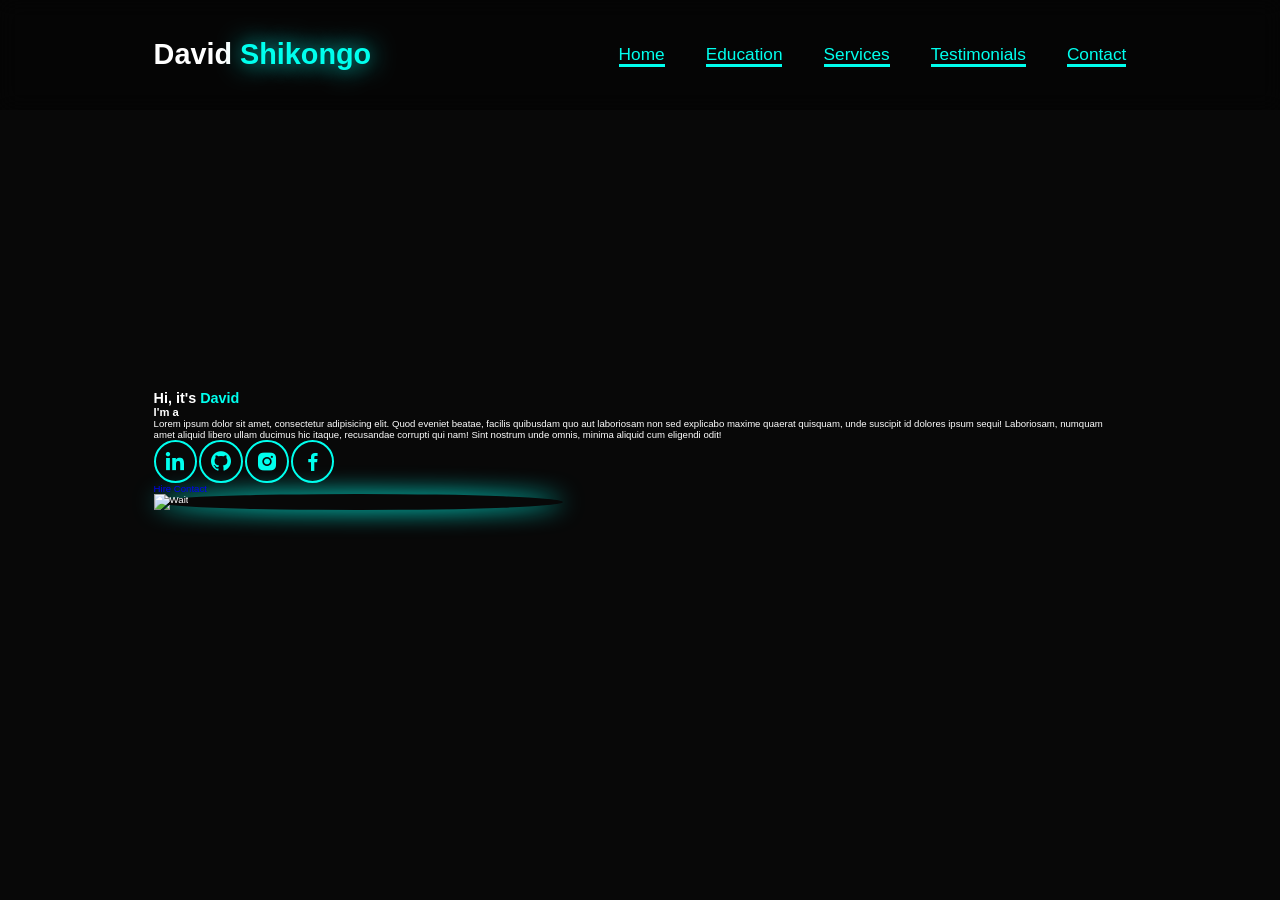
==== index.html @ e4ab616b "Add files via upload" ====
<!DOCTYPE html>
<html lang="en">
<head>
    <meta charset="UTF-8">
    <meta name="viewport" content="width=device-width, initial-scale=1.0">
    <title>David Shikongo Portfolio</title>
    <link rel="stylesheet" href="style.css">
    <link href='https://unpkg.com/boxicons@2.1.4/css/boxicons.min.css' rel='stylesheet'>
</head>
<body>
    <header class="header">
        <a href="#home" class="logo">David <span>Shikongo</span></a>

        <i class='bx bx-menu' id="menu-icon"></i>

        <nav class="navbar">
            <a href="#home" class="active">Home</a>
            <a href="#education" class="active">Education</a>
            <a href="#services" class="active">Services</a>
            <a href="#testimonials" class="active">Testimonials</a>
            <a href="#contact" class="active">Contact</a>
        </nav>
    </header>
    <section class="home" id="home">
        <div class="home-section">
            <h1>Hi, it's <span>David</span></h1>
            <h3 class="text-animation">I'm a <span></span></h3>
            <p>Lorem ipsum dolor sit amet, consectetur adipisicing elit. Quod eveniet beatae, facilis quibusdam quo aut laboriosam non sed explicabo maxime quaerat quisquam, unde suscipit id dolores ipsum sequi! Laboriosam, numquam amet aliquid libero ullam ducimus hic itaque, recusandae corrupti qui nam! Sint nostrum unde omnis, minima aliquid cum eligendi odit!</p>
            <div class="social-icons">
                <a href="#"><i class='bx bxl-linkedin'></i></a>
                <a href="#"><i class='bx bxl-github'></i></a>
                <a href="#"><i class='bx bxl-instagram-alt'></i></a>
                <a href="#"><i class='bx bxl-facebook'></i></a>
            </div>

            <div class="btn-group">
            <a href="#" class="btn">Hire</a>
            <a href="#contact" class="btn">Contact</a>
            </div>

             <div class="home-img">
            <img src="Images/Untitled-1.png" alt="Wait">
             </div>
        </div>
    </section>

    <script src="script.js"></script>
</body>
</html>
---- style.css ----
*{
    margin: 0;
    padding: 0;
    box-sizing: border-box;
    text-decoration: none;
    border: none;
    outline: none;
    scroll-behavior: smooth;
    font-family: "Poppins", sans-serif;
}
:root{
    --bg-color: #080808;
    --second-bg-color: #131313;
    --text-color: white;
    --main-color: #00ffee;
}
html{font-size:60% ;
    overflow-x: hidden;
}
body{
    background: var(--bg-color);
    color: var(--text-color);
}
.header{
    position: fixed;
    top: 0;
    left: o;
    width: 100%;
    padding: 4rem 12% 4rem;
    background: rgb(0, 0, 0,0.360);
    backdrop-filter: blur(10px) ;
    display: flex;
    justify-content: space-between;
    align-items: center;
    z-index: 5;
}
.logo{
    font-size: 3rem;
    color: var(--text-color);
    font-weight: 800;
    cursor: pointer;
    transition: 0.3s ease;
}
.logo:hover{
    transform: scale(1.1);
}
.logo span{
    text-shadow: 0 0 25px var(--main-color);
}
.navbar a{
    font-size: 1.8rem;
    color: var(--text-color);
    margin-left: 4rem;
    font-weight: 500;
    transition: 0.3s ease;
    border-bottom: 3px solid transparent;
}
.navbar a:hover,
.navbar a.active{
    color: var(--main-color);
    border-bottom: 3px solid var(--main-color);
}
#menu-icon{
    font-size: 3.6rem;
    color: var(--main-color);
    display: none;
}
section{
    min-height: 100vh;
    padding: 10rem 12% 10rem;
}
.home{
    display: flex;
    justify-content: center;
    align-items: center;
    gap: 15rem;
}
.home-content{
    display: flex;
    flex-direction: column;
    align-items: baseline;
    text-align: center;
    margin-top: 3rem;
}
span{
    color: var(--main-color);
}
.logo span{
    color: var(--main-color);
}
.home-content h3{
    margin-bottom: 2rem;
    margin-top: 1rem;
    font-size: 3.5rem;
}
.home-content h1{
    font-size: 7rem;
    font-weight: 700;
    margin-top: 1.5rem;
    line-height: 1;
}
.home-img{
    border-radius: 50%;
    top: 3rem;
    width:32vw;
    border-radius: 50%;
    box-shadow: 0 0 25px var(--main-color);
    cursor: pointer;
    transition: 0.4 ease-in-out;
}
.home-img img:hover{
    box-shadow: 0 0 25px var(--main-color),
                0 0 50px var(--main-color),
                0 0 100px var(--main-color);
}
.home-content p{
    font-size: 1.5 rem;
    font-weight: 500;
    line-height: 1.8;
    max-width: 1000px;
}

.social-icons a{
    display: inline-flex;
    justify-content: center;
    align-items: center;
    width: 4.5rem;
    height: 4.5rem;
    background: transparent;
    border: 2px solid var(--main-color);
    font-size: 2.5rem;
    border-radius:50px;
    color: var(--main-color)
    
}
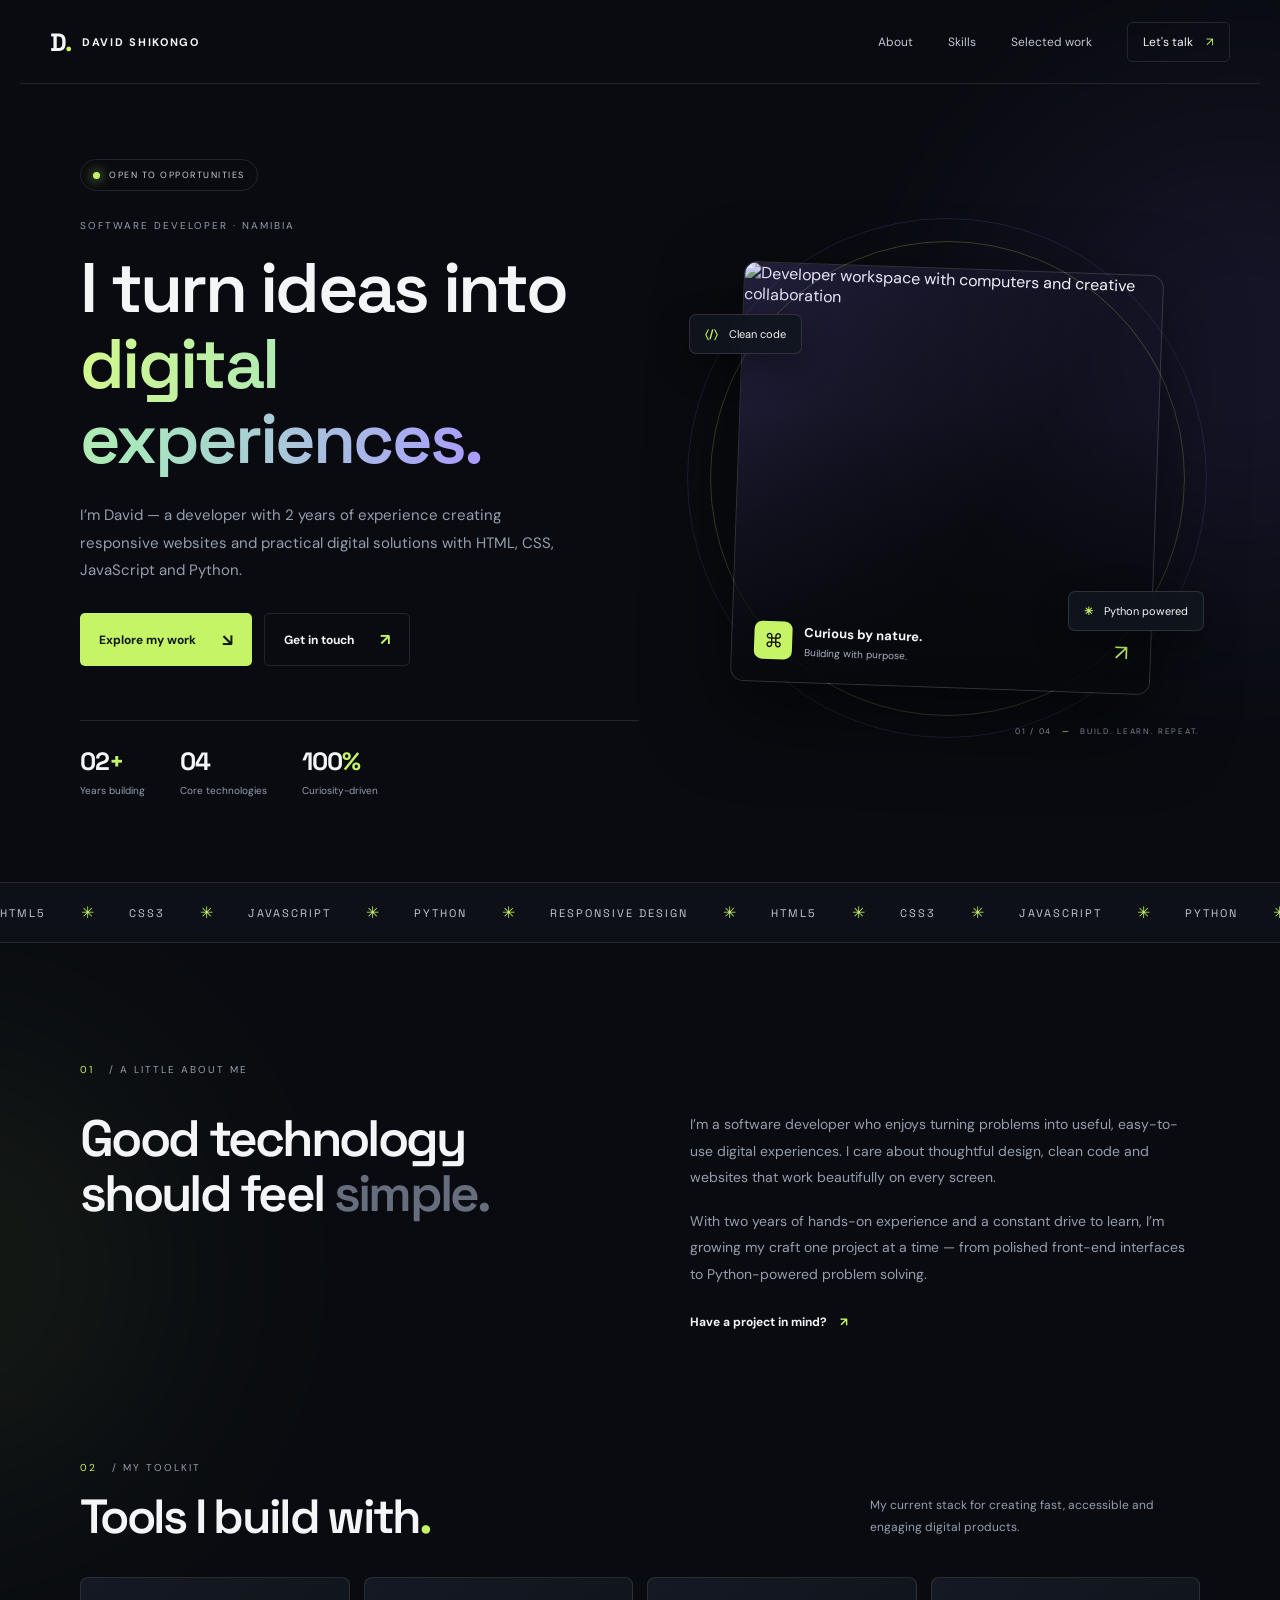
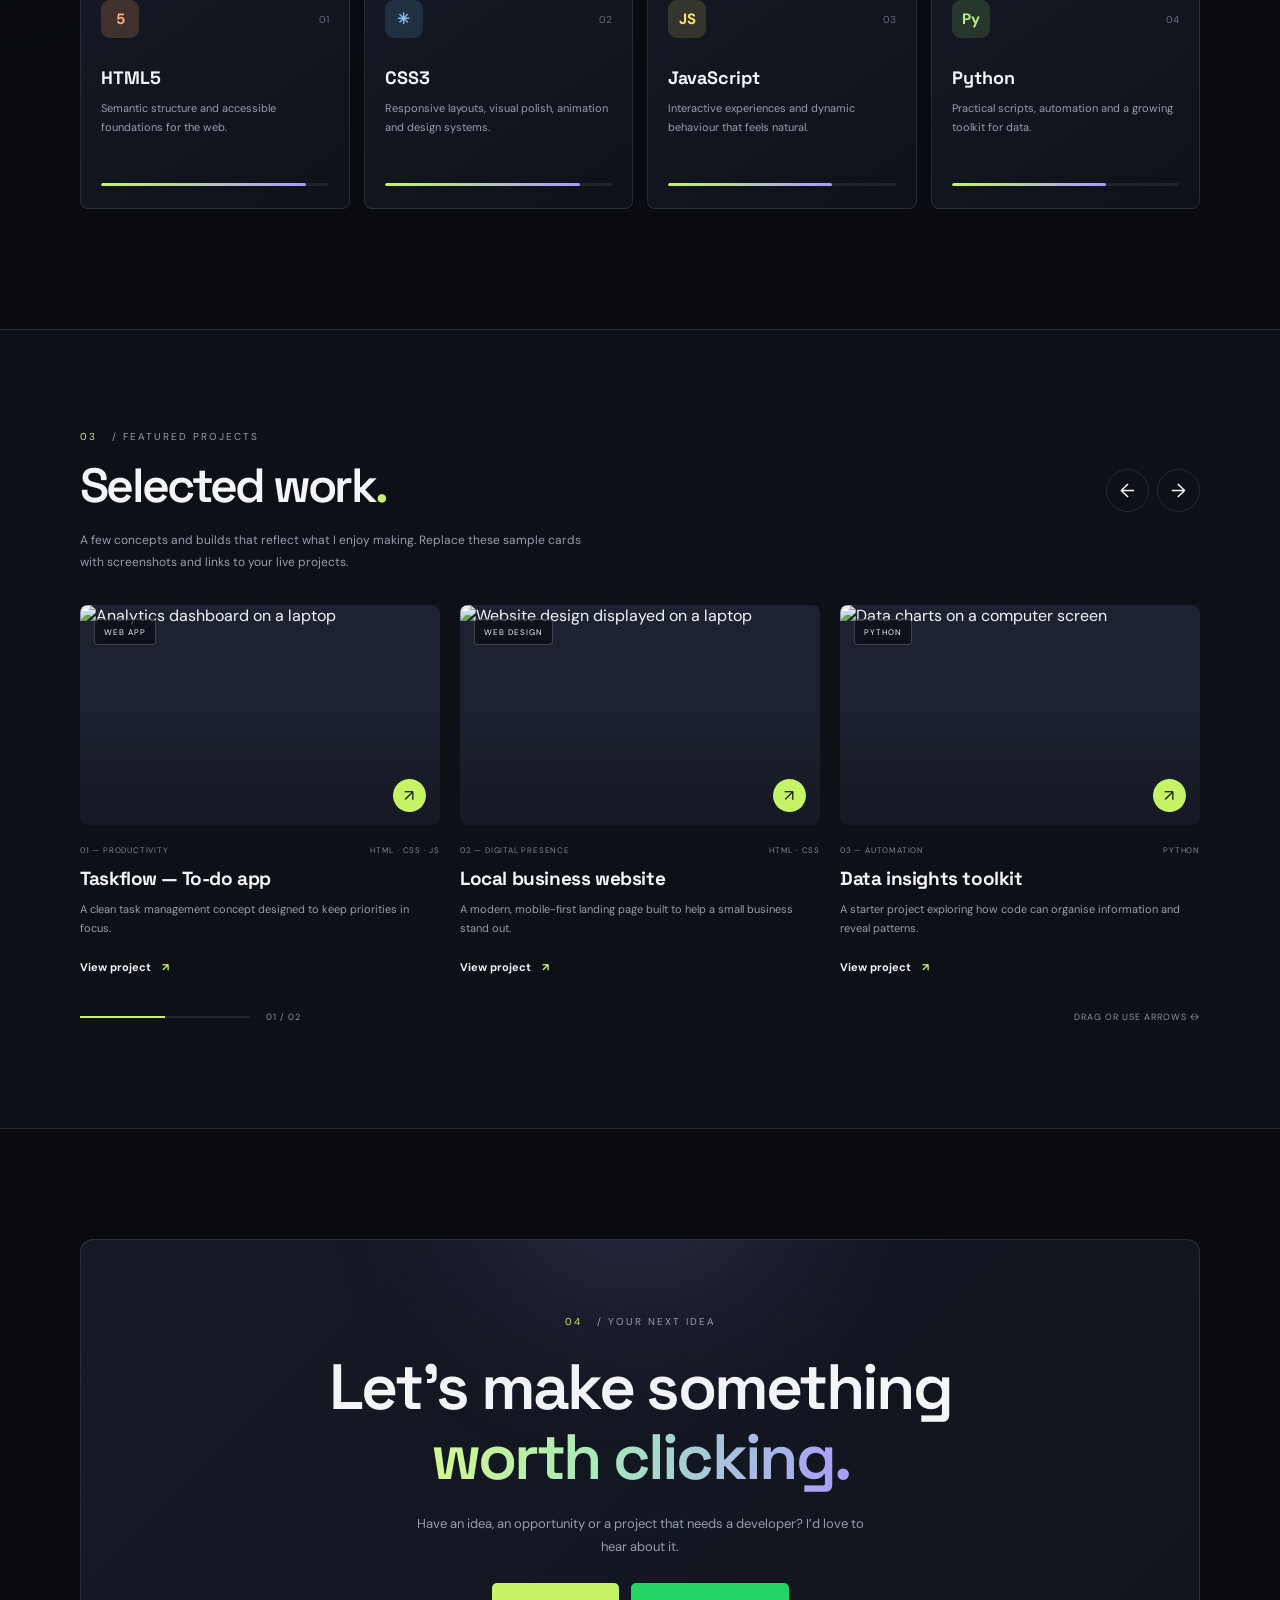
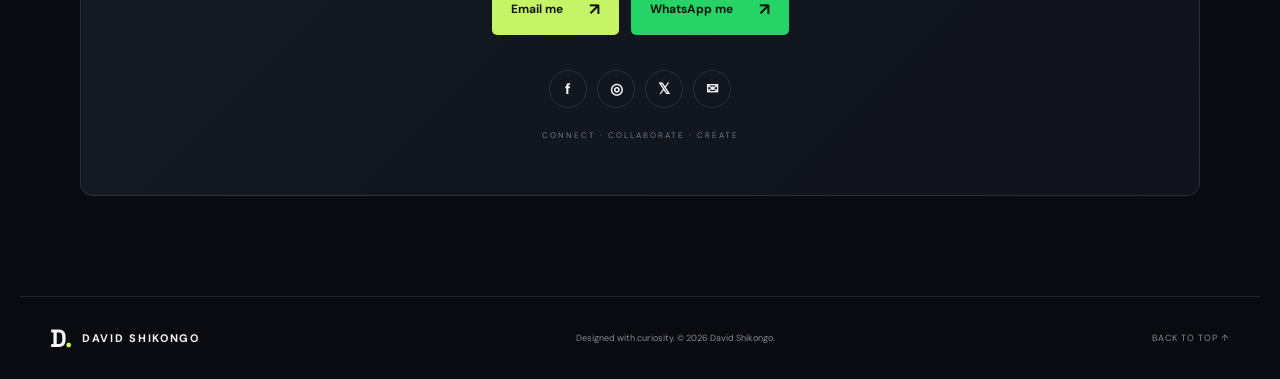
==== commit 52fa6002: "Add files via upload" ====
--- a/index.html
+++ b/index.html
@@ -1,49 +1,102 @@
-<!DOCTYPE html>
-<html lang="en">
-<head>
-    <meta charset="UTF-8">
-    <meta name="viewport" content="width=device-width, initial-scale=1.0">
-    <title>David Shikongo Portfolio</title>
-    <link rel="stylesheet" href="style.css">
-    <link href='https://unpkg.com/boxicons@2.1.4/css/boxicons.min.css' rel='stylesheet'>
-</head>
-<body>
-    <header class="header">
-        <a href="#home" class="logo">David <span>Shikongo</span></a>
-
-        <i class='bx bx-menu' id="menu-icon"></i>
-
-        <nav class="navbar">
-            <a href="#home" class="active">Home</a>
-            <a href="#education" class="active">Education</a>
-            <a href="#services" class="active">Services</a>
-            <a href="#testimonials" class="active">Testimonials</a>
-            <a href="#contact" class="active">Contact</a>
-        </nav>
-    </header>
-    <section class="home" id="home">
-        <div class="home-section">
-            <h1>Hi, it's <span>David</span></h1>
-            <h3 class="text-animation">I'm a <span></span></h3>
-            <p>Lorem ipsum dolor sit amet, consectetur adipisicing elit. Quod eveniet beatae, facilis quibusdam quo aut laboriosam non sed explicabo maxime quaerat quisquam, unde suscipit id dolores ipsum sequi! Laboriosam, numquam amet aliquid libero ullam ducimus hic itaque, recusandae corrupti qui nam! Sint nostrum unde omnis, minima aliquid cum eligendi odit!</p>
-            <div class="social-icons">
-                <a href="#"><i class='bx bxl-linkedin'></i></a>
-                <a href="#"><i class='bx bxl-github'></i></a>
-                <a href="#"><i class='bx bxl-instagram-alt'></i></a>
-                <a href="#"><i class='bx bxl-facebook'></i></a>
-            </div>
-
-            <div class="btn-group">
-            <a href="#" class="btn">Hire</a>
-            <a href="#contact" class="btn">Contact</a>
-            </div>
-
-             <div class="home-img">
-            <img src="Images/Untitled-1.png" alt="Wait">
-             </div>
-        </div>
-    </section>
-
-    <script src="script.js"></script>
-</body>
+<!DOCTYPE html>
+<html lang="en">
+<head>
+  <meta charset="UTF-8" />
+  <meta name="viewport" content="width=device-width, initial-scale=1.0" />
+  <meta name="description" content="David Shikongo — software developer building clean, responsive digital experiences." />
+  <title>David Shikongo | Software Developer</title>
+  <link rel="preconnect" href="https://fonts.googleapis.com">
+  <link rel="preconnect" href="https://fonts.gstatic.com" crossorigin>
+  <link href="https://fonts.googleapis.com/css2?family=DM+Sans:wght@400;500;600;700&family=Space+Grotesk:wght@400;500;600;700&display=swap" rel="stylesheet">
+  <link rel="stylesheet" href="style.css" />
+</head>
+<body>
+  <div class="page-glow glow-one"></div><div class="page-glow glow-two"></div>
+  <header class="site-header">
+    <a class="brand" href="#home" aria-label="David Shikongo home"><span class="brand-mark">D<span>.</span></span><span>DAVID SHIKONGO</span></a>
+    <button class="menu-toggle" aria-label="Toggle navigation" aria-expanded="false">☰</button>
+    <nav class="nav-links" id="navLinks">
+      <a href="about.html">About</a><a href="#skills">Skills</a><a href="#work">Selected work</a><a href="#contact" class="nav-cta">Let's talk <span>↗</span></a>
+    </nav>
+  </header>
+
+  <main>
+    <section class="hero section-wrap" id="home">
+      <div class="hero-copy">
+        <div class="availability"><span class="status-dot"></span> OPEN TO OPPORTUNITIES</div>
+        <p class="eyebrow">SOFTWARE DEVELOPER · NAMIBIA</p>
+        <h1>I turn ideas into<br><span class="gradient-text">digital experiences.</span></h1>
+        <p class="hero-description">I’m David — a developer with 2 years of experience creating responsive websites and practical digital solutions with HTML, CSS, JavaScript and Python.</p>
+        <div class="hero-actions">
+          <a class="button button-primary" href="#work">Explore my work <span>↘</span></a>
+          <a class="button button-quiet" href="#contact">Get in touch <span>↗</span></a>
+        </div>
+        <div class="hero-stats">
+          <div><strong>02<span>+</span></strong><small>Years building</small></div>
+          <div><strong>04</strong><small>Core technologies</small></div>
+          <div><strong>100<span>%</span></strong><small>Curiosity-driven</small></div>
+        </div>
+      </div>
+      <div class="hero-visual">
+        <div class="orbit orbit-a"></div><div class="orbit orbit-b"></div>
+        <div class="portrait-card">
+          <img src="https://images.unsplash.com/photo-1519389950473-47ba0277781c?auto=format&fit=crop&w=1100&q=85" alt="Developer workspace with computers and creative collaboration" />
+          <div class="portrait-overlay"></div>
+          <div class="portrait-caption"><span class="caption-icon">⌘</span><div><strong>Curious by nature.</strong><small>Building with purpose.</small></div><span class="caption-arrow">↗</span></div>
+        </div>
+        <div class="floating-tag tag-code"><span>〈/〉</span> Clean code</div>
+        <div class="floating-tag tag-python"><span>✳</span> Python powered</div>
+        <div class="hero-index">01 / 04 <span>—</span> BUILD. LEARN. REPEAT.</div>
+      </div>
+    </section>
+
+    <section class="ticker" aria-label="Technologies"><div class="ticker-track">
+      <span>HTML5</span><i>✳</i><span>CSS3</span><i>✳</i><span>JAVASCRIPT</span><i>✳</i><span>PYTHON</span><i>✳</i><span>RESPONSIVE DESIGN</span><i>✳</i><span>HTML5</span><i>✳</i><span>CSS3</span><i>✳</i><span>JAVASCRIPT</span><i>✳</i><span>PYTHON</span><i>✳</i><span>RESPONSIVE DESIGN</span><i>✳</i>
+    </div></section>
+
+    <section class="section-wrap about-section" id="about">
+      <div class="section-label"><span>01</span> / A LITTLE ABOUT ME</div>
+      <div class="about-grid">
+        <h2>Good technology should feel <span class="muted-text">simple.</span></h2>
+        <div class="about-copy"><p>I’m a software developer who enjoys turning problems into useful, easy-to-use digital experiences. I care about thoughtful design, clean code and websites that work beautifully on every screen.</p><p>With two years of hands-on experience and a constant drive to learn, I’m growing my craft one project at a time — from polished front-end interfaces to Python-powered problem solving.</p><a class="text-link" href="#contact">Have a project in mind? <span>↗</span></a></div>
+      </div>
+    </section>
+
+    <section class="section-wrap skills-section" id="skills">
+      <div class="section-heading"><div><div class="section-label"><span>02</span> / MY TOOLKIT</div><h2>Tools I build with<span class="accent">.</span></h2></div><p>My current stack for creating fast, accessible and engaging digital products.</p></div>
+      <div class="skills-grid">
+        <article class="skill-card"><div class="skill-top"><span class="skill-icon orange">5</span><span class="skill-number">01</span></div><h3>HTML5</h3><p>Semantic structure and accessible foundations for the web.</p><div class="skill-bar"><span style="width:90%"></span></div></article>
+        <article class="skill-card"><div class="skill-top"><span class="skill-icon blue">✳</span><span class="skill-number">02</span></div><h3>CSS3</h3><p>Responsive layouts, visual polish, animation and design systems.</p><div class="skill-bar"><span style="width:86%"></span></div></article>
+        <article class="skill-card"><div class="skill-top"><span class="skill-icon yellow">JS</span><span class="skill-number">03</span></div><h3>JavaScript</h3><p>Interactive experiences and dynamic behaviour that feels natural.</p><div class="skill-bar"><span style="width:72%"></span></div></article>
+        <article class="skill-card"><div class="skill-top"><span class="skill-icon green">Py</span><span class="skill-number">04</span></div><h3>Python</h3><p>Practical scripts, automation and a growing toolkit for data.</p><div class="skill-bar"><span style="width:68%"></span></div></article>
+      </div>
+    </section>
+
+    <section class="work-section" id="work">
+      <div class="section-wrap">
+        <div class="section-heading work-heading"><div><div class="section-label"><span>03</span> / FEATURED PROJECTS</div><h2>Selected work<span class="accent">.</span></h2></div><div class="carousel-controls"><button id="prevProject" aria-label="Previous project">←</button><button id="nextProject" aria-label="Next project">→</button></div></div>
+        <p class="work-intro">A few concepts and builds that reflect what I enjoy making. Replace these sample cards with screenshots and links to your live projects.</p>
+        <div class="carousel-window"><div class="project-track" id="projectTrack">
+          <article class="project-card"><a class="project-image" href="#contact"><img src="https://images.unsplash.com/photo-1460925895917-afdab827c52f?auto=format&fit=crop&w=900&q=85" alt="Analytics dashboard on a laptop"><span class="project-type">WEB APP</span><span class="image-arrow">↗</span></a><div class="project-meta"><span>01 — PRODUCTIVITY</span><span>HTML · CSS · JS</span></div><h3>Taskflow — To-do app</h3><p>A clean task management concept designed to keep priorities in focus.</p><a class="project-link" href="#contact">View project <span>↗</span></a></article>
+          <article class="project-card"><a class="project-image" href="#contact"><img src="https://images.unsplash.com/photo-1467232004584-a241de8bcf5d?auto=format&fit=crop&w=900&q=85" alt="Website design displayed on a laptop"><span class="project-type">WEB DESIGN</span><span class="image-arrow">↗</span></a><div class="project-meta"><span>02 — DIGITAL PRESENCE</span><span>HTML · CSS</span></div><h3>Local business website</h3><p>A modern, mobile-first landing page built to help a small business stand out.</p><a class="project-link" href="#contact">View project <span>↗</span></a></article>
+          <article class="project-card"><a class="project-image" href="#contact"><img src="https://images.unsplash.com/photo-1551288049-bebda4e38f71?auto=format&fit=crop&w=900&q=85" alt="Data charts on a computer screen"><span class="project-type">PYTHON</span><span class="image-arrow">↗</span></a><div class="project-meta"><span>03 — AUTOMATION</span><span>PYTHON</span></div><h3>Data insights toolkit</h3><p>A starter project exploring how code can organise information and reveal patterns.</p><a class="project-link" href="#contact">View project <span>↗</span></a></article>
+          <article class="project-card"><a class="project-image" href="#contact"><img src="https://images.unsplash.com/photo-1558655146-9f40138edfeb?auto=format&fit=crop&w=900&q=85" alt="Creative design materials on a desk"><span class="project-type">UI CONCEPT</span><span class="image-arrow">↗</span></a><div class="project-meta"><span>04 — INTERFACE</span><span>HTML · CSS · JS</span></div><h3>Personal portfolio</h3><p>A responsive digital home for projects, skills and new opportunities.</p><a class="project-link" href="#contact">View project <span>↗</span></a></article>
+        </div></div>
+        <div class="carousel-footer"><div class="carousel-progress"><span id="carouselProgress"></span></div><span id="slideCount">01 / 04</span><span class="drag-hint">DRAG OR USE ARROWS ↔</span></div>
+      </div>
+    </section>
+
+    <section class="contact-section section-wrap" id="contact">
+      <div class="contact-card"><div class="contact-orb"></div><div class="section-label"><span>04</span> / YOUR NEXT IDEA</div><h2>Let’s make something<br><span class="gradient-text">worth clicking.</span></h2><p>Have an idea, an opportunity or a project that needs a developer? I’d love to hear about it.</p><div class="contact-actions"><a class="button button-primary" href="mailto:davidshikongojp@gmail.com">Email me <span>↗</span></a><a class="button button-whatsapp" href="https://wa.me/264816247007" target="_blank" rel="noreferrer">WhatsApp me <span>↗</span></a></div><div class="social-links">
+        <a href="https://www.facebook.com/" target="_blank" rel="noreferrer" aria-label="Facebook">f</a>
+        <a href="https://www.instagram.com/" target="_blank" rel="noreferrer" aria-label="Instagram">◎</a>
+        <a href="https://x.com/" target="_blank" rel="noreferrer" aria-label="X">𝕏</a>
+        <a href="mailto:davidshikongojp@gmail.com" aria-label="Gmail">✉</a>
+      </div><span class="contact-note">CONNECT · COLLABORATE · CREATE</span></div>
+    </section>
+  </main>
+
+  <footer class="site-footer"><a class="brand" href="#home"><span class="brand-mark">D<span>.</span></span><span>DAVID SHIKONGO</span></a><span>Designed with curiosity. © <span id="year"></span> David Shikongo.</span><a href="#home" class="back-top">BACK TO TOP ↑</a></footer>
+  <script src="script.js"></script>
+</body>
 </html>
--- a/style.css
+++ b/style.css
@@ -1,135 +1,4 @@
-*{
-    margin: 0;
-    padding: 0;
-    box-sizing: border-box;
-    text-decoration: none;
-    border: none;
-    outline: none;
-    scroll-behavior: smooth;
-    font-family: "Poppins", sans-serif;
-}
-:root{
-    --bg-color: #080808;
-    --second-bg-color: #131313;
-    --text-color: white;
-    --main-color: #00ffee;
-}
-html{font-size:60% ;
-    overflow-x: hidden;
-}
-body{
-    background: var(--bg-color);
-    color: var(--text-color);
-}
-.header{
-    position: fixed;
-    top: 0;
-    left: o;
-    width: 100%;
-    padding: 4rem 12% 4rem;
-    background: rgb(0, 0, 0,0.360);
-    backdrop-filter: blur(10px) ;
-    display: flex;
-    justify-content: space-between;
-    align-items: center;
-    z-index: 5;
-}
-.logo{
-    font-size: 3rem;
-    color: var(--text-color);
-    font-weight: 800;
-    cursor: pointer;
-    transition: 0.3s ease;
-}
-.logo:hover{
-    transform: scale(1.1);
-}
-.logo span{
-    text-shadow: 0 0 25px var(--main-color);
-}
-.navbar a{
-    font-size: 1.8rem;
-    color: var(--text-color);
-    margin-left: 4rem;
-    font-weight: 500;
-    transition: 0.3s ease;
-    border-bottom: 3px solid transparent;
-}
-.navbar a:hover,
-.navbar a.active{
-    color: var(--main-color);
-    border-bottom: 3px solid var(--main-color);
-}
-#menu-icon{
-    font-size: 3.6rem;
-    color: var(--main-color);
-    display: none;
-}
-section{
-    min-height: 100vh;
-    padding: 10rem 12% 10rem;
-}
-.home{
-    display: flex;
-    justify-content: center;
-    align-items: center;
-    gap: 15rem;
-}
-.home-content{
-    display: flex;
-    flex-direction: column;
-    align-items: baseline;
-    text-align: center;
-    margin-top: 3rem;
-}
-span{
-    color: var(--main-color);
-}
-.logo span{
-    color: var(--main-color);
-}
-.home-content h3{
-    margin-bottom: 2rem;
-    margin-top: 1rem;
-    font-size: 3.5rem;
-}
-.home-content h1{
-    font-size: 7rem;
-    font-weight: 700;
-    margin-top: 1.5rem;
-    line-height: 1;
-}
-.home-img{
-    border-radius: 50%;
-    top: 3rem;
-    width:32vw;
-    border-radius: 50%;
-    box-shadow: 0 0 25px var(--main-color);
-    cursor: pointer;
-    transition: 0.4 ease-in-out;
-}
-.home-img img:hover{
-    box-shadow: 0 0 25px var(--main-color),
-                0 0 50px var(--main-color),
-                0 0 100px var(--main-color);
-}
-.home-content p{
-    font-size: 1.5 rem;
-    font-weight: 500;
-    line-height: 1.8;
-    max-width: 1000px;
-}
-
-.social-icons a{
-    display: inline-flex;
-    justify-content: center;
-    align-items: center;
-    width: 4.5rem;
-    height: 4.5rem;
-    background: transparent;
-    border: 2px solid var(--main-color);
-    font-size: 2.5rem;
-    border-radius:50px;
-    color: var(--main-color)
-    
-}+ :root{--bg:#090b10;--panel:#11151e;--panel2:#151a25;--text:#f4f5f7;--muted:#969eae;--line:rgba(255,255,255,.1);--lime:#c5f467;--purple:#9a83ff;--font:'DM Sans',sans-serif;--display:'Space Grotesk',sans-serif}*{box-sizing:border-box}html{scroll-behavior:smooth;scroll-padding-top:90px}body{margin:0;background:var(--bg);color:var(--text);font-family:var(--font);overflow-x:hidden}a{color:inherit;text-decoration:none}button{font:inherit}.page-glow{position:absolute;width:440px;height:440px;border-radius:50%;filter:blur(130px);opacity:.12;pointer-events:none;z-index:-1}.glow-one{background:#8a6dff;top:130px;right:-180px}.glow-two{background:#c5f467;top:1050px;left:-280px;opacity:.07}.site-header{height:84px;max-width:1240px;margin:auto;padding:0 30px;display:flex;align-items:center;justify-content:space-between;border-bottom:1px solid var(--line);position:relative;z-index:10}.brand{display:flex;align-items:center;gap:12px;font-size:11px;font-weight:700;letter-spacing:1.7px}.brand-mark{font-family:var(--display);font-size:25px;letter-spacing:-2px}.brand-mark span{color:var(--lime)}.nav-links{display:flex;align-items:center;gap:35px;font-size:12px;color:#c0c5d0}.nav-links a:hover,.text-link:hover,.project-link:hover{color:var(--lime)}.nav-cta{padding:11px 15px;border:1px solid var(--line);border-radius:5px;color:var(--text)!important}.nav-cta span{color:var(--lime);margin-left:10px}.menu-toggle{display:none;background:none;color:white;border:0;font-size:24px}.section-wrap{max-width:1180px;margin:0 auto;padding-left:30px;padding-right:30px}.hero{min-height:680px;display:grid;grid-template-columns:1.05fr .95fr;align-items:center;gap:55px;padding-top:75px;padding-bottom:85px}.availability{display:inline-flex;align-items:center;gap:9px;border:1px solid var(--line);border-radius:40px;padding:9px 12px;font-size:9px;letter-spacing:1.5px;color:#cbd0d9;margin-bottom:28px}.status-dot{width:7px;height:7px;background:var(--lime);border-radius:50%;box-shadow:0 0 12px #c5f467}.eyebrow,.section-label{font-size:10px;letter-spacing:2px;color:var(--muted)}.eyebrow{margin:0 0 18px}.hero h1,.section-heading h2,.about-grid h2,.contact-card h2{font-family:var(--display);font-weight:600;letter-spacing:-2.7px;line-height:1.08;margin:0}.hero h1{font-size:clamp(42px,5.5vw,70px)}.gradient-text{background:linear-gradient(100deg,#d4f88c 0%,#a8e8bd 42%,#a99bff 100%);-webkit-background-clip:text;background-clip:text;color:transparent}.hero-description{max-width:500px;font-size:15px;line-height:1.85;color:var(--muted);margin:25px 0 28px}.hero-actions{display:flex;gap:12px;flex-wrap:wrap}.button{display:inline-flex;align-items:center;justify-content:center;gap:26px;padding:15px 19px;border-radius:5px;font-size:12px;font-weight:700;transition:transform .2s,background .2s}.button:hover{transform:translateY(-3px)}.button-primary{background:var(--lime);color:#11170a}.button-primary span{font-size:17px}.button-quiet{border:1px solid var(--line);color:var(--text)}.button-quiet span{color:var(--lime);font-size:16px}.hero-stats{display:flex;gap:35px;margin-top:54px;padding-top:24px;border-top:1px solid var(--line)}.hero-stats div{display:flex;flex-direction:column;gap:7px}.hero-stats strong{font-family:var(--display);font-size:25px;letter-spacing:-1px}.hero-stats strong span{color:var(--lime)}.hero-stats small{font-size:10px;color:var(--muted)}.hero-visual{position:relative;min-height:445px;display:flex;align-items:center;justify-content:center}.portrait-card{width:min(100%,420px);height:420px;position:relative;border-radius:13px;overflow:hidden;border:1px solid rgba(255,255,255,.16);transform:rotate(2deg);box-shadow:0 30px 80px #0008}.portrait-card img{width:100%;height:100%;object-fit:cover;filter:saturate(.75)}.portrait-overlay{position:absolute;inset:0;background:linear-gradient(0deg,rgba(6,8,12,.95),transparent 65%),linear-gradient(120deg,rgba(146,120,255,.18),transparent 60%)}.portrait-caption{position:absolute;bottom:22px;left:22px;right:22px;display:flex;align-items:center;gap:12px}.caption-icon{display:grid;place-items:center;width:38px;height:38px;border-radius:8px;background:var(--lime);color:#111;font-size:19px}.portrait-caption strong,.portrait-caption small{display:block}.portrait-caption strong{font-size:13px}.portrait-caption small{font-size:10px;color:#aab1bf;margin-top:5px}.caption-arrow{margin-left:auto;font-size:22px;color:var(--lime)}.orbit{position:absolute;border:1px solid rgba(197,244,103,.23);border-radius:50%;pointer-events:none}.orbit-a{width:475px;height:475px}.orbit-b{width:520px;height:520px;border-color:rgba(154,131,255,.15)}.floating-tag{position:absolute;padding:12px 15px;border:1px solid #ffffff20;background:#11151ee8;backdrop-filter:blur(10px);border-radius:7px;font-size:11px;box-shadow:0 12px 35px #0005}.floating-tag span{color:var(--lime);margin-right:8px;font-weight:700}.tag-code{top:58px;left:-5px}.tag-python{bottom:70px;right:-4px}.hero-index{position:absolute;bottom:-35px;right:0;font-size:8px;letter-spacing:1.7px;color:#7c8492}.hero-index span{color:var(--lime);padding:0 6px}.ticker{overflow:hidden;border-top:1px solid var(--line);border-bottom:1px solid var(--line);background:#0d1016;padding:19px 0}.ticker-track{display:flex;align-items:center;justify-content:space-around;gap:35px;min-width:900px;animation:ticker 28s linear infinite;white-space:nowrap}.ticker span{font-family:var(--display);font-size:11px;letter-spacing:2px;color:#c3c8d2}.ticker i{font-style:normal;color:var(--lime)}@keyframes ticker{from{transform:translateX(0)}to{transform:translateX(-35%)}}.about-section{padding-top:120px;padding-bottom:100px}.section-label{margin-bottom:35px}.section-label span{color:var(--lime);margin-right:10px}.about-grid{display:grid;grid-template-columns:1fr 1fr;gap:100px;align-items:start}.about-grid h2{font-size:clamp(34px,4vw,52px);max-width:460px}.muted-text{color:#666e7d}.about-copy p{font-size:14px;line-height:1.9;color:var(--muted);margin:0 0 17px}.text-link{display:inline-block;font-size:12px;font-weight:700;margin-top:9px}.text-link span{color:var(--lime);margin-left:10px}.skills-section{padding-top:30px;padding-bottom:120px}.section-heading{display:flex;justify-content:space-between;align-items:end;gap:30px;margin-bottom:35px}.section-heading .section-label{margin-bottom:17px}.section-heading h2{font-size:clamp(34px,4vw,48px)}.accent{color:var(--lime)}.section-heading>p{max-width:330px;color:var(--muted);font-size:12px;line-height:1.8;margin:0 0 4px}.skills-grid{display:grid;grid-template-columns:repeat(4,1fr);gap:14px}.skill-card{background:linear-gradient(145deg,#141923,#0e1118);border:1px solid var(--line);padding:22px 20px;border-radius:8px;transition:transform .25s,border-color .25s}.skill-card:hover{transform:translateY(-5px);border-color:#c5f46766}.skill-top{display:flex;justify-content:space-between;align-items:center;margin-bottom:28px}.skill-icon{width:38px;height:38px;display:grid;place-items:center;border-radius:9px;font-weight:700;font-size:15px}.orange{background:#ff9e6830;color:#ffab7e}.blue{background:#6eb6ff25;color:#7fc1ff}.yellow{background:#ffe26a25;color:#ffe26a}.green{background:#a7e87d25;color:#b5f18a}.skill-number{font-size:10px;color:#667080}.skill-card h3{font-family:var(--display);font-size:18px;margin:0 0 10px}.skill-card p{min-height:62px;font-size:11px;line-height:1.7;color:var(--muted);margin:0 0 22px}.skill-bar{height:3px;background:#ffffff12;border-radius:4px;overflow:hidden}.skill-bar span{display:block;height:100%;background:linear-gradient(90deg,var(--lime),#a99bff);border-radius:4px}.work-section{background:#0d1016;border-top:1px solid var(--line);border-bottom:1px solid var(--line);padding:100px 0 105px}.work-heading{margin-bottom:18px}.carousel-controls{display:flex;gap:8px}.carousel-controls button{width:43px;height:43px;border-radius:50%;border:1px solid var(--line);background:transparent;color:white;font-size:19px;cursor:pointer;transition:all .2s}.carousel-controls button:hover{background:var(--lime);border-color:var(--lime);color:#10140b}.work-intro{max-width:520px;color:var(--muted);font-size:12px;line-height:1.8;margin:0 0 32px}.carousel-window{overflow:hidden}.project-track{display:flex;gap:20px;transition:transform .55s cubic-bezier(.2,.8,.2,1);touch-action:pan-y;cursor:grab}.project-track:active{cursor:grabbing}.project-card{flex:0 0 calc((100% - 40px)/3);min-width:0}.project-image{display:block;height:220px;border-radius:8px;overflow:hidden;position:relative;background:#1c2230}.project-image img{width:100%;height:100%;object-fit:cover;filter:saturate(.78);transition:transform .5s,filter .5s}.project-card:hover .project-image img{transform:scale(1.06);filter:saturate(1)}.project-image:after{content:"";position:absolute;inset:0;background:linear-gradient(0deg,#090b1066,transparent 55%)}.project-type{position:absolute;top:14px;left:14px;z-index:1;padding:7px 9px;border:1px solid #ffffff35;background:#0a0c12b8;border-radius:4px;font-size:8px;letter-spacing:1px}.image-arrow{position:absolute;right:14px;bottom:13px;z-index:1;background:var(--lime);color:#111;width:33px;height:33px;display:grid;place-items:center;border-radius:50%}.project-meta{display:flex;justify-content:space-between;gap:10px;font-size:8px;letter-spacing:.8px;color:#7e8796;margin:20px 0 11px}.project-card h3{font-family:var(--display);font-size:19px;margin:0 0 9px;letter-spacing:-.4px}.project-card>p{color:var(--muted);font-size:11px;line-height:1.7;min-height:40px;margin:0 0 15px}.project-link{font-size:11px;font-weight:700}.project-link span{color:var(--lime);margin-left:8px}.carousel-footer{display:flex;align-items:center;gap:16px;margin-top:35px;color:#8c94a2;font-size:9px;letter-spacing:1px}.carousel-progress{height:2px;background:#ffffff16;max-width:170px;flex:1}.carousel-progress span{display:block;height:100%;width:25%;background:var(--lime);transition:width .3s}.drag-hint{margin-left:auto}.contact-section{padding-top:110px;padding-bottom:100px}.contact-card{position:relative;overflow:hidden;text-align:center;background:linear-gradient(135deg,#151a25,#10131b);border:1px solid var(--line);border-radius:13px;padding:75px 25px 55px}.contact-card .section-label{margin-bottom:25px}.contact-card h2{font-size:clamp(38px,5.5vw,64px)}.contact-card>p{max-width:470px;margin:20px auto 25px;color:var(--muted);font-size:13px;line-height:1.8}.contact-actions{display:flex;justify-content:center;gap:12px;flex-wrap:wrap}.button-whatsapp{background:#25d366;color:#07150b}.button-whatsapp span{font-size:17px}.button-whatsapp:hover{background:#42e17d}.contact-orb{position:absolute;width:300px;height:300px;left:50%;top:-230px;transform:translateX(-50%);background:#a58aff;opacity:.14;filter:blur(85px);pointer-events:none}.social-links{display:flex;justify-content:center;gap:10px;margin-top:35px}.social-links a{display:grid;place-items:center;width:38px;height:38px;border:1px solid var(--line);border-radius:50%;font-size:15px;font-weight:700;transition:all .2s}.social-links a:hover{background:var(--lime);color:#111;border-color:var(--lime);transform:translateY(-3px)}.contact-note{display:block;color:#737c8b;font-size:8px;letter-spacing:2px;margin-top:22px}.site-footer{max-width:1240px;margin:auto;border-top:1px solid var(--line);padding:25px 30px;display:flex;align-items:center;justify-content:space-between;gap:20px}.site-footer>span,.back-top{font-size:9px;color:#828b9b}.back-top{letter-spacing:1px}.back-top:hover{color:var(--lime)}
+@media(max-width:900px){.hero{gap:25px;min-height:610px}.hero h1{font-size:52px}.portrait-card{height:360px}.hero-visual{min-height:390px}.orbit-a{width:390px;height:390px}.orbit-b{width:430px;height:430px}.skills-grid{grid-template-columns:repeat(2,1fr)}.project-card{flex-basis:calc((100% - 20px)/2)}.about-grid{gap:45px}}
+@media(max-width:650px){.site-header{height:72px;padding:0 20px}.menu-toggle{display:block}.nav-links{display:none;position:absolute;top:71px;left:0;right:0;background:#0e1118;border-bottom:1px solid var(--line);padding:22px 20px;flex-direction:column;align-items:stretch;gap:22px}.nav-links.open{display:flex}.nav-cta{text-align:center}.section-wrap{padding-left:20px;padding-right:20px}.hero{display:flex;flex-direction:column;align-items:stretch;padding-top:55px;padding-bottom:70px;gap:50px}.hero h1{font-size:clamp(43px,12vw,62px);letter-spacing:-2.4px}.hero-description{font-size:13px}.hero-stats{gap:0;justify-content:space-between;margin-top:38px}.hero-stats strong{font-size:22px}.hero-stats small{font-size:9px}.hero-visual{min-height:350px;margin:0 10px}.portrait-card{height:340px;width:90%}.orbit-a{width:340px;height:340px}.orbit-b{width:370px;height:370px}.tag-code{left:-7px;top:30px}.tag-python{right:-6px;bottom:35px}.hero-index{bottom:-29px;right:0}.ticker-track{gap:25px}.about-section{padding-top:85px;padding-bottom:75px}.about-grid{grid-template-columns:1fr;gap:25px}.about-grid h2{font-size:40px}.skills-section{padding-bottom:80px}.section-heading{align-items:flex-start;flex-direction:column;gap:18px}.section-heading>p{max-width:100%}.skills-grid{gap:10px}.skill-card{padding:17px 14px}.skill-card p{min-height:76px;font-size:10px}.skill-top{margin-bottom:22px}.work-section{padding:80px 0}.work-heading{flex-direction:row;align-items:end}.project-card{flex-basis:84%}.project-image{height:220px}.project-meta{font-size:8px}.carousel-controls button{width:38px;height:38px}.drag-hint{display:none}.contact-section{padding-top:75px;padding-bottom:65px}.contact-card{padding:60px 18px 40px}.contact-card h2{letter-spacing:-2px}.site-footer{padding:22px 20px;flex-wrap:wrap}.site-footer>span{order:3;width:100%;text-align:center}.brand{font-size:9px}.brand-mark{font-size:23px}}
+@media(prefers-reduced-motion:reduce){*,*::before,*::after{scroll-behavior:auto!important;animation-duration:.01ms!important;transition-duration:.01ms!important}}
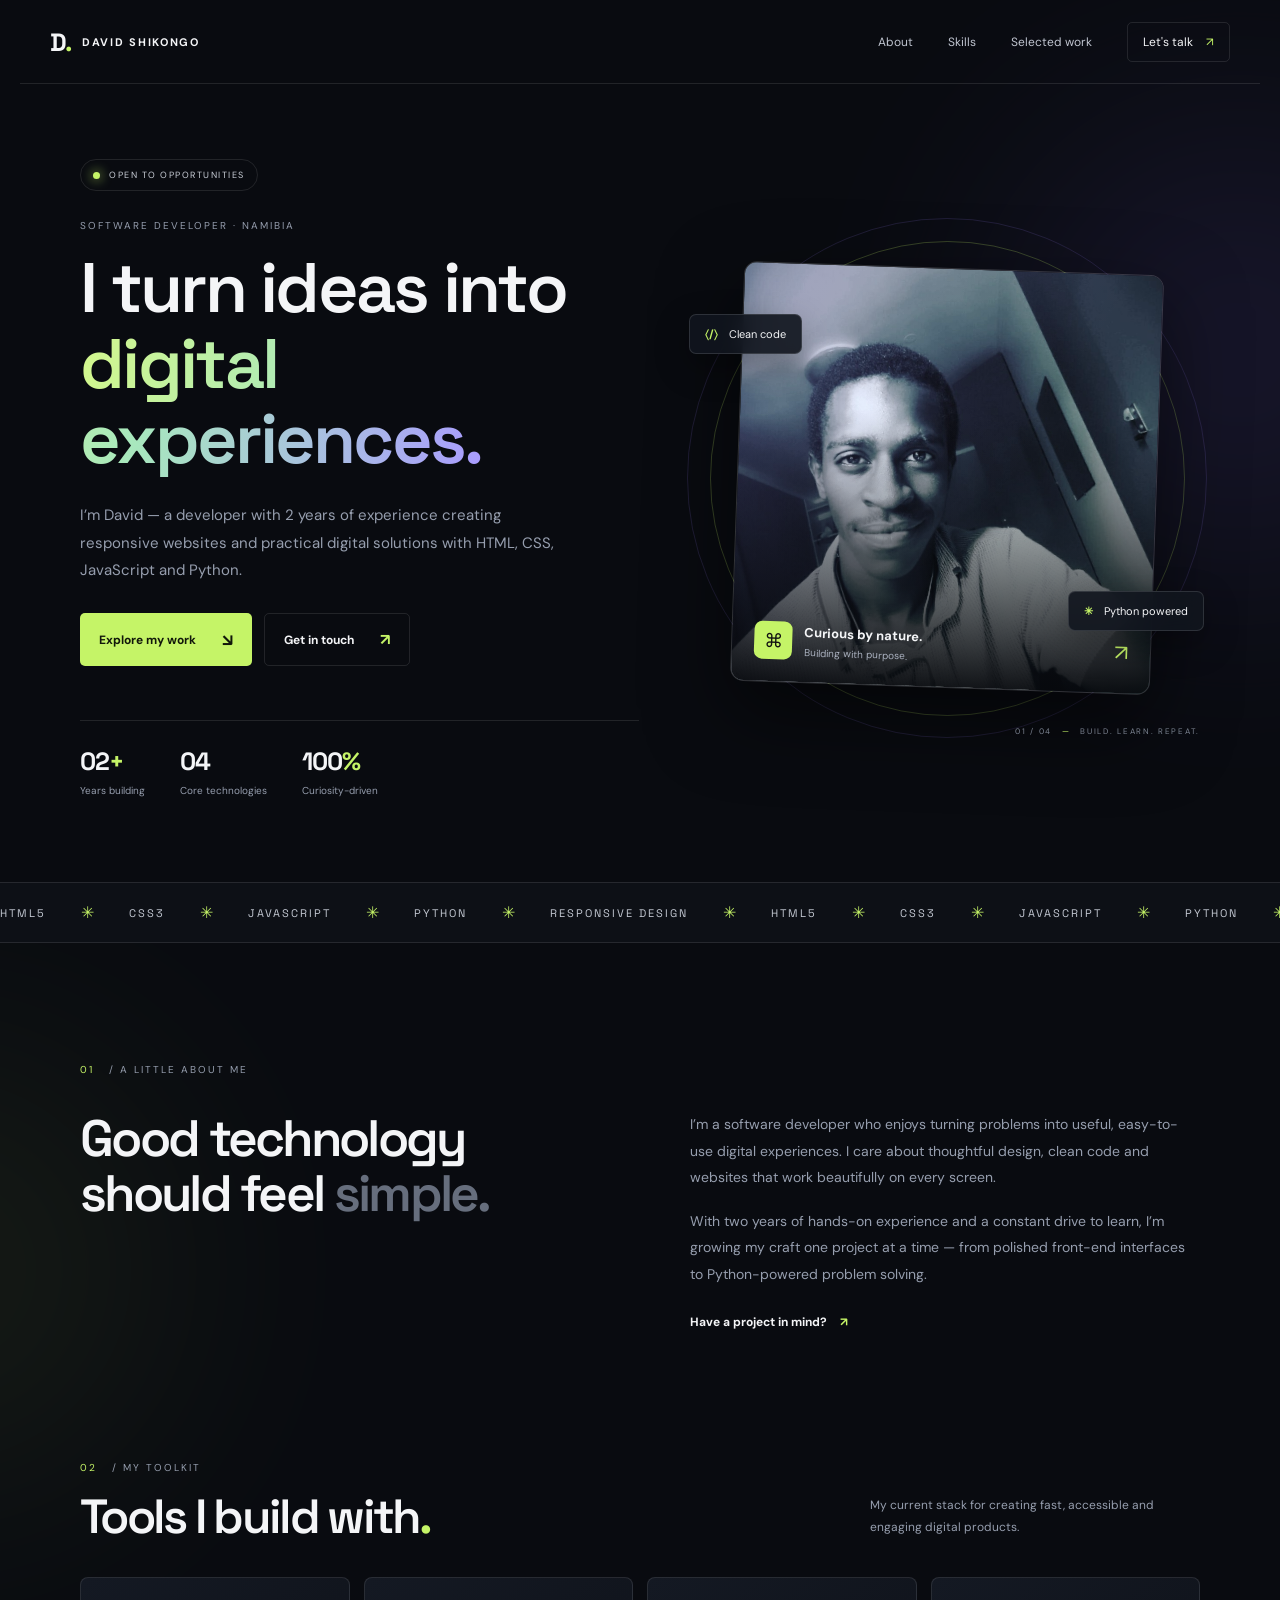
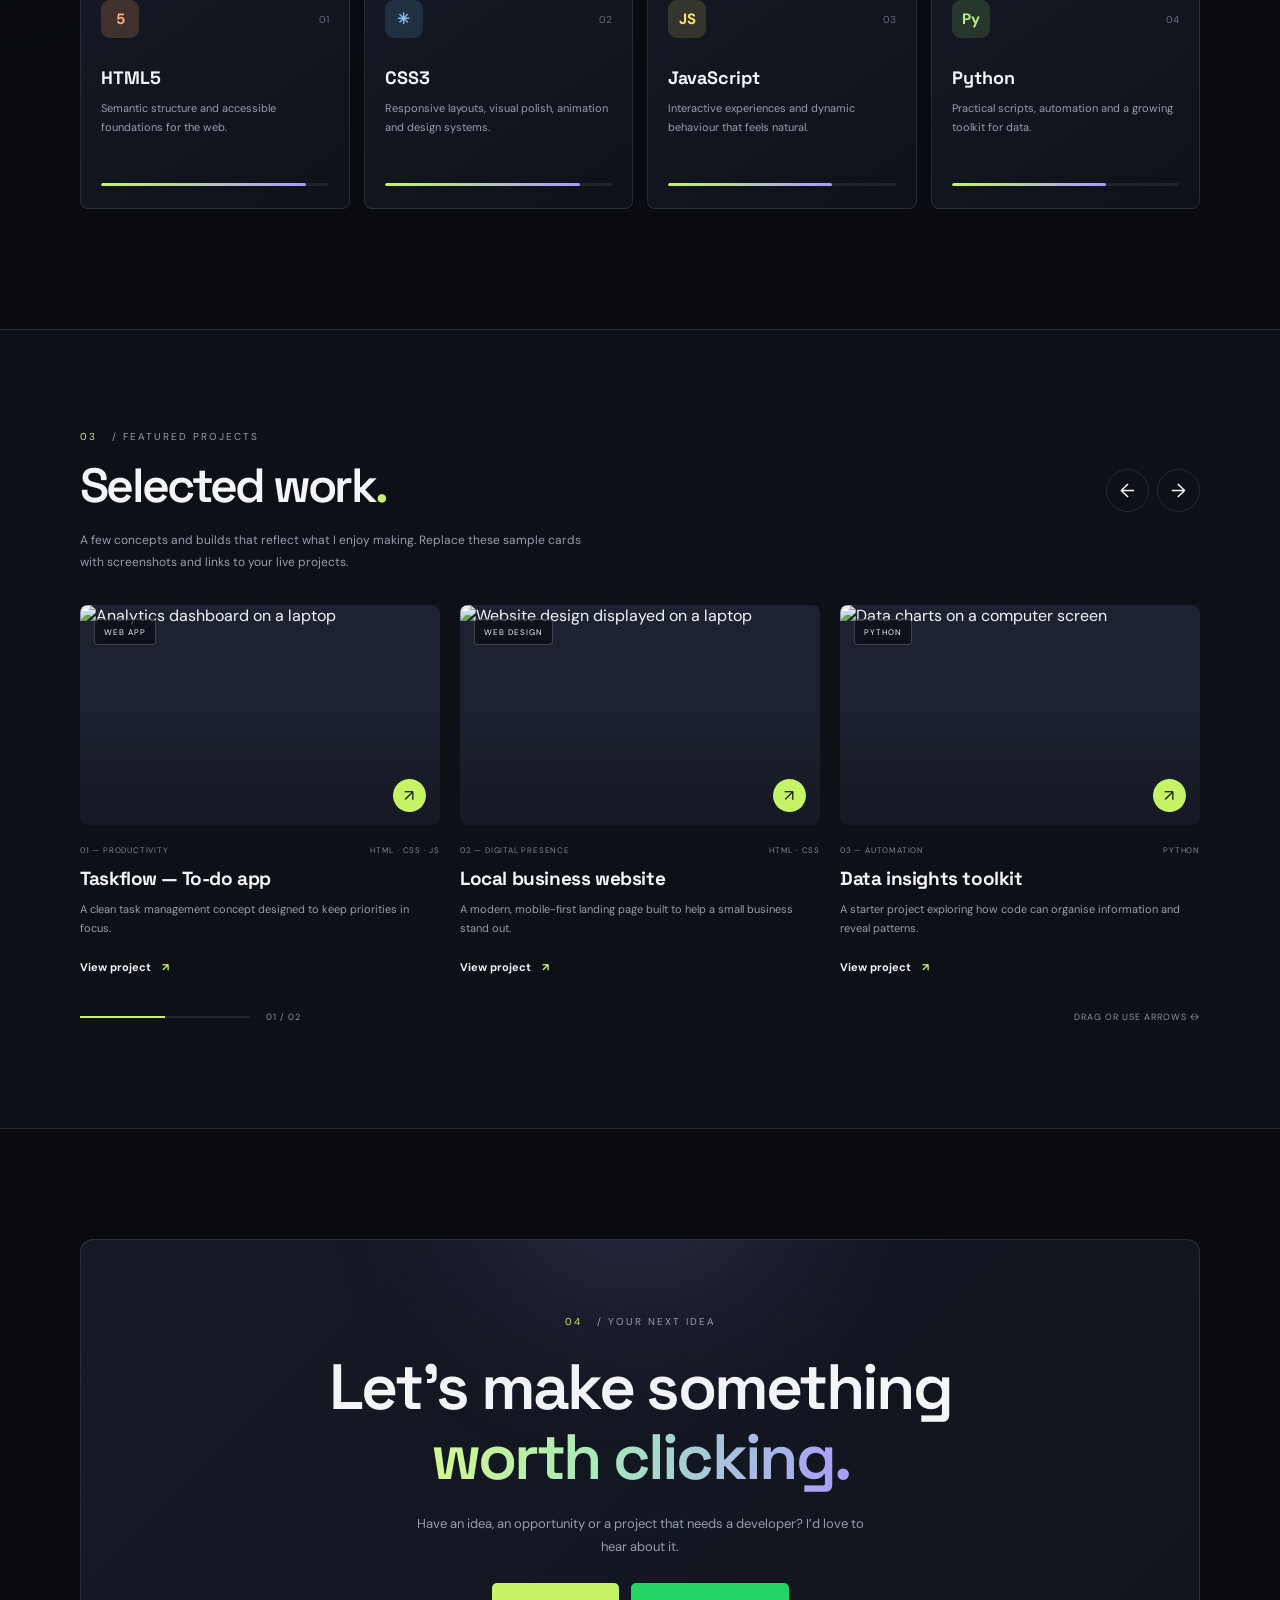
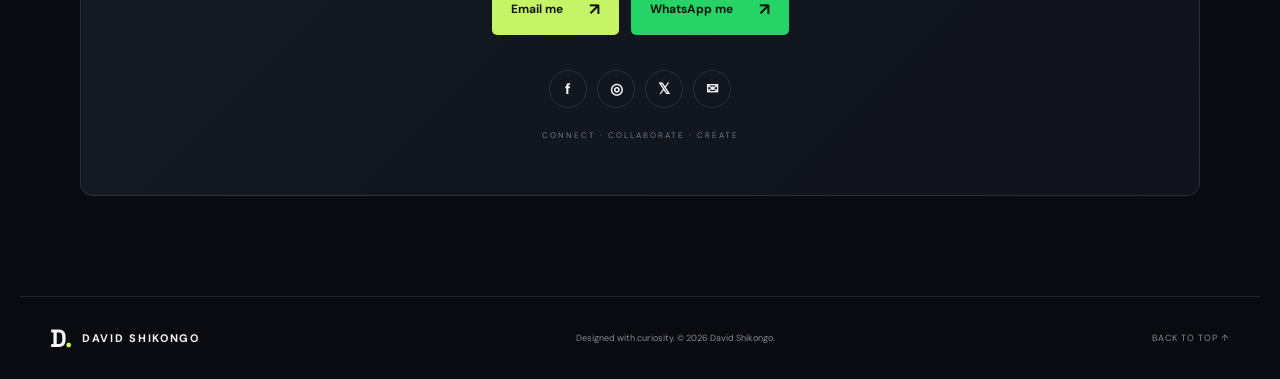
==== commit d7f7c4f9: "Update index.html" ====
--- a/index.html
+++ b/index.html
@@ -40,7 +40,7 @@
       <div class="hero-visual">
         <div class="orbit orbit-a"></div><div class="orbit orbit-b"></div>
         <div class="portrait-card">
-          <img src="https://images.unsplash.com/photo-1519389950473-47ba0277781c?auto=format&fit=crop&w=1100&q=85" alt="Developer workspace with computers and creative collaboration" />
+          <img src="23511371_722147834646332_8512377737763109695_o.jpg" alt="Developer workspace with computers and creative collaboration" />
           <div class="portrait-overlay"></div>
           <div class="portrait-caption"><span class="caption-icon">⌘</span><div><strong>Curious by nature.</strong><small>Building with purpose.</small></div><span class="caption-arrow">↗</span></div>
         </div>
@@ -99,4 +99,4 @@
   <footer class="site-footer"><a class="brand" href="#home"><span class="brand-mark">D<span>.</span></span><span>DAVID SHIKONGO</span></a><span>Designed with curiosity. © <span id="year"></span> David Shikongo.</span><a href="#home" class="back-top">BACK TO TOP ↑</a></footer>
   <script src="script.js"></script>
 </body>
-</html>+</html>
